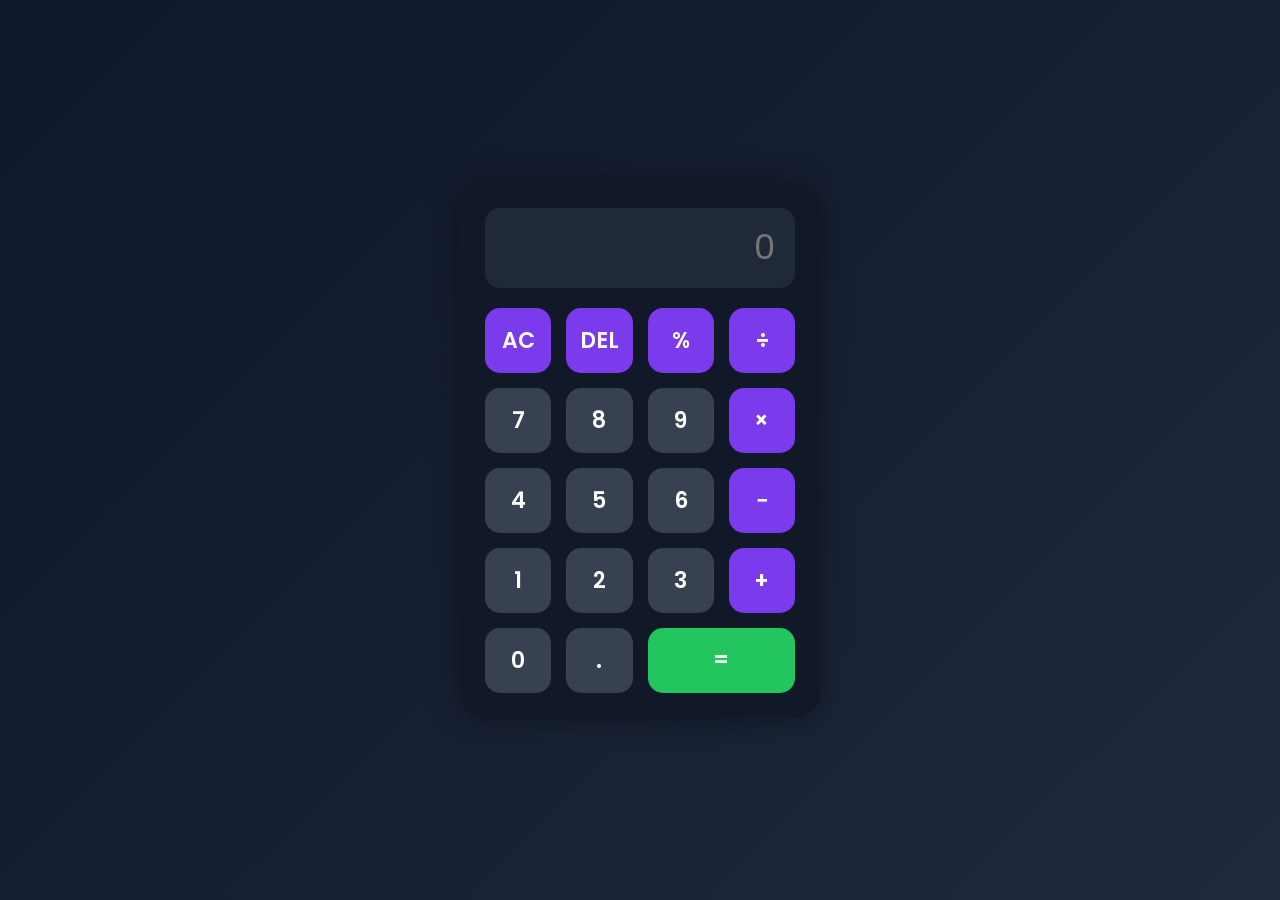
==== Calculator/index.html @ 8639241d "CodSoft internship tasks - Portfolio, Landing Page, Calculator" ====
<!DOCTYPE html>
<html lang="en">
<head>
    <meta charset="UTF-8">
    <meta name="viewport" content="width=device-width, initial-scale=1.0">
    <title>Modern Calculator | Saurav Jha</title>

    <link rel="stylesheet" href="style.css">

    <link href="https://fonts.googleapis.com/css2?family=Poppins:wght@300;400;500;600;700&display=swap" rel="stylesheet">
</head>
<body>

<div class="container">

    <div class="calculator">

        <input type="text" id="display" placeholder="0" readonly>

        <div class="buttons">

            <button class="operator" onclick="clearDisplay()">AC</button>
            <button class="operator" onclick="deleteLast()">DEL</button>
            <button class="operator" onclick="append('%')">%</button>
            <button class="operator" onclick="append('/')">÷</button>

            <button onclick="append('7')">7</button>
            <button onclick="append('8')">8</button>
            <button onclick="append('9')">9</button>
            <button class="operator" onclick="append('*')">×</button>

            <button onclick="append('4')">4</button>
            <button onclick="append('5')">5</button>
            <button onclick="append('6')">6</button>
            <button class="operator" onclick="append('-')">−</button>

            <button onclick="append('1')">1</button>
            <button onclick="append('2')">2</button>
            <button onclick="append('3')">3</button>
            <button class="operator" onclick="append('+')">+</button>

            <button onclick="append('0')">0</button>
            <button onclick="append('.')">.</button>
            <button class="equal" onclick="calculate()">=</button>

        </div>

    </div>

</div>

<script src="script.js"></script>

</body>
</html>
---- Calculator/style.css ----
/* ==========================
   Google Font
========================== */

*{
    margin:0;
    padding:0;
    box-sizing:border-box;
    font-family:'Poppins',sans-serif;
}

body{

    display:flex;
    justify-content:center;
    align-items:center;

    min-height:100vh;

    background:linear-gradient(135deg,#0f172a,#1e293b);

}

/* ==========================
   Calculator Container
========================== */

.calculator{

    width:360px;

    background:#111827;

    padding:25px;

    border-radius:25px;

    box-shadow:0 0 30px rgba(0,0,0,.4);

}

/* ==========================
   Display
========================== */

#display{

    width:100%;

    height:80px;

    border:none;

    outline:none;

    border-radius:15px;

    background:#1f2937;

    color:white;

    text-align:right;

    font-size:34px;

    padding:20px;

    margin-bottom:20px;

}

/* ==========================
   Buttons
========================== */

.buttons{

    display:grid;

    grid-template-columns:repeat(4,1fr);

    gap:15px;

}

button{

    height:65px;

    border:none;

    border-radius:15px;

    cursor:pointer;

    font-size:22px;

    font-weight:600;

    color:white;

    background:#374151;

    transition:.3s;

}

button:hover{

    transform:scale(1.05);

}

/* Number Buttons */

button:not(.operator):not(.equal){

    background:#374151;

}

/* Operator Buttons */

.operator{

    background:#7c3aed;

}

.operator:hover{

    background:#8b5cf6;

}

/* Equal Button */

.equal{

    grid-column:span 2;

    background:#22c55e;

}

.equal:hover{

    background:#16a34a;

}

/* ==========================
   Responsive
========================== */

@media(max-width:450px){

.calculator{

    width:95%;

}

button{

    height:60px;

    font-size:20px;

}

#display{

    font-size:28px;

}

}
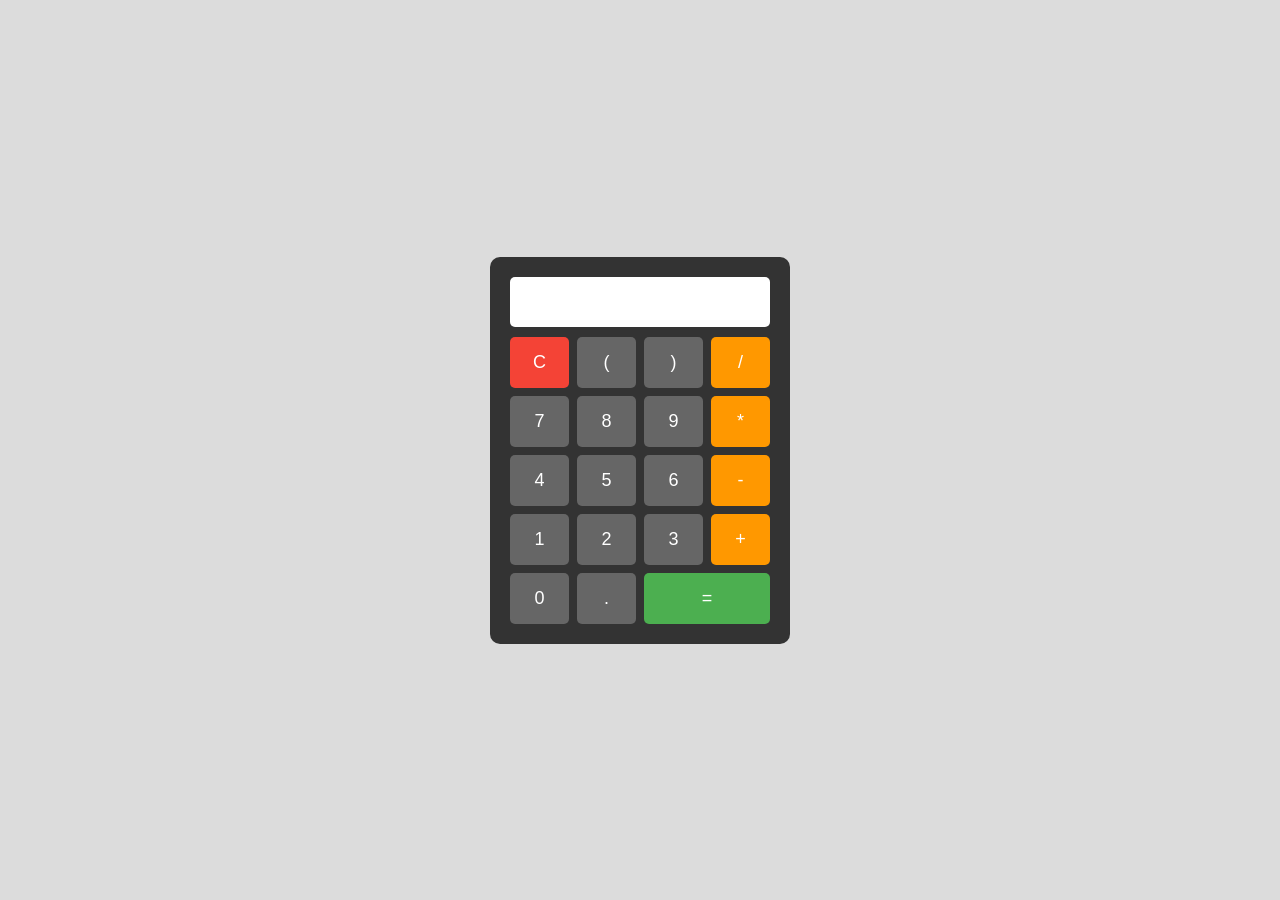
==== commit 0aebf1b8: "Update calculator with simpler beginner code" ====
--- a/Calculator/index.html
+++ b/Calculator/index.html
@@ -1,55 +1,139 @@
-<!DOCTYPE html>
-<html lang="en">
-<head>
-    <meta charset="UTF-8">
-    <meta name="viewport" content="width=device-width, initial-scale=1.0">
-    <title>Modern Calculator | Saurav Jha</title>
-
-    <link rel="stylesheet" href="style.css">
-
-    <link href="https://fonts.googleapis.com/css2?family=Poppins:wght@300;400;500;600;700&display=swap" rel="stylesheet">
-</head>
-<body>
-
-<div class="container">
-
-    <div class="calculator">
-
-        <input type="text" id="display" placeholder="0" readonly>
-
-        <div class="buttons">
-
-            <button class="operator" onclick="clearDisplay()">AC</button>
-            <button class="operator" onclick="deleteLast()">DEL</button>
-            <button class="operator" onclick="append('%')">%</button>
-            <button class="operator" onclick="append('/')">÷</button>
-
-            <button onclick="append('7')">7</button>
-            <button onclick="append('8')">8</button>
-            <button onclick="append('9')">9</button>
-            <button class="operator" onclick="append('*')">×</button>
-
-            <button onclick="append('4')">4</button>
-            <button onclick="append('5')">5</button>
-            <button onclick="append('6')">6</button>
-            <button class="operator" onclick="append('-')">−</button>
-
-            <button onclick="append('1')">1</button>
-            <button onclick="append('2')">2</button>
-            <button onclick="append('3')">3</button>
-            <button class="operator" onclick="append('+')">+</button>
-
-            <button onclick="append('0')">0</button>
-            <button onclick="append('.')">.</button>
-            <button class="equal" onclick="calculate()">=</button>
-
-        </div>
-
-    </div>
-
-</div>
-
-<script src="script.js"></script>
-
-</body>
-</html>+﻿<!DOCTYPE html>
+<html>
+<head>
+  <title>Simple Calculator</title>
+  <!-- my calculator project for codsoft internship -->
+  <style>
+    body {
+      background-color: #dcdcdc;
+      font-family: Arial, sans-serif;
+      display: flex;
+      justify-content: center;
+      align-items: center;
+      height: 100vh;
+      margin: 0;
+    }
+
+    .calculator {
+      background-color: #333333;
+      padding: 20px;
+      border-radius: 10px;
+      width: 260px;
+    }
+
+    #display {
+      width: 100%;
+      height: 50px;
+      font-size: 24px;
+      text-align: right;
+      margin-bottom: 10px;
+      padding: 5px;
+      box-sizing: border-box;
+      border: none;
+      border-radius: 5px;
+    }
+
+    .buttons {
+      display: grid;
+      grid-template-columns: repeat(4, 1fr);
+      gap: 8px;
+    }
+
+    button {
+      padding: 15px;
+      font-size: 18px;
+      border: none;
+      border-radius: 5px;
+      cursor: pointer;
+      background-color: #666666;
+      color: white;
+    }
+
+    button:hover {
+      background-color: #777777;
+    }
+
+    .operator {
+      background-color: #ff9800;
+    }
+
+    .operator:hover {
+      background-color: #ffa726;
+    }
+
+    .equals {
+      background-color: #4CAF50;
+      grid-column: span 2;
+    }
+
+    .equals:hover {
+      background-color: #43a047;
+    }
+
+    .clear {
+      background-color: #f44336;
+    }
+
+    .clear:hover {
+      background-color: #ef5350;
+    }
+  </style>
+</head>
+<body>
+
+  <div class="calculator">
+    <input type="text" id="display" readonly>
+
+    <div class="buttons">
+      <button class="clear" onclick="clearDisplay()">C</button>
+      <button onclick="appendValue('(')">(</button>
+      <button onclick="appendValue(')')">)</button>
+      <button class="operator" onclick="appendValue('/')">/</button>
+
+      <button onclick="appendValue('7')">7</button>
+      <button onclick="appendValue('8')">8</button>
+      <button onclick="appendValue('9')">9</button>
+      <button class="operator" onclick="appendValue('*')">*</button>
+
+      <button onclick="appendValue('4')">4</button>
+      <button onclick="appendValue('5')">5</button>
+      <button onclick="appendValue('6')">6</button>
+      <button class="operator" onclick="appendValue('-')">-</button>
+
+      <button onclick="appendValue('1')">1</button>
+      <button onclick="appendValue('2')">2</button>
+      <button onclick="appendValue('3')">3</button>
+      <button class="operator" onclick="appendValue('+')">+</button>
+
+      <button onclick="appendValue('0')">0</button>
+      <button onclick="appendValue('.')">.</button>
+      <button class="equals" onclick="calculate()">=</button>
+    </div>
+  </div>
+
+  <script>
+    // get the display box
+    var display = document.getElementById("display");
+
+    // this function adds whatever button is clicked to the display
+    function appendValue(value) {
+      display.value = display.value + value;
+    }
+
+    // this function clears everything
+    function clearDisplay() {
+      display.value = "";
+    }
+
+    // this function calculates the answer
+    function calculate() {
+      try {
+        display.value = eval(display.value);
+      } catch (error) {
+        display.value = "Error";
+      }
+    }
+  </script>
+
+</body>
+</html>
